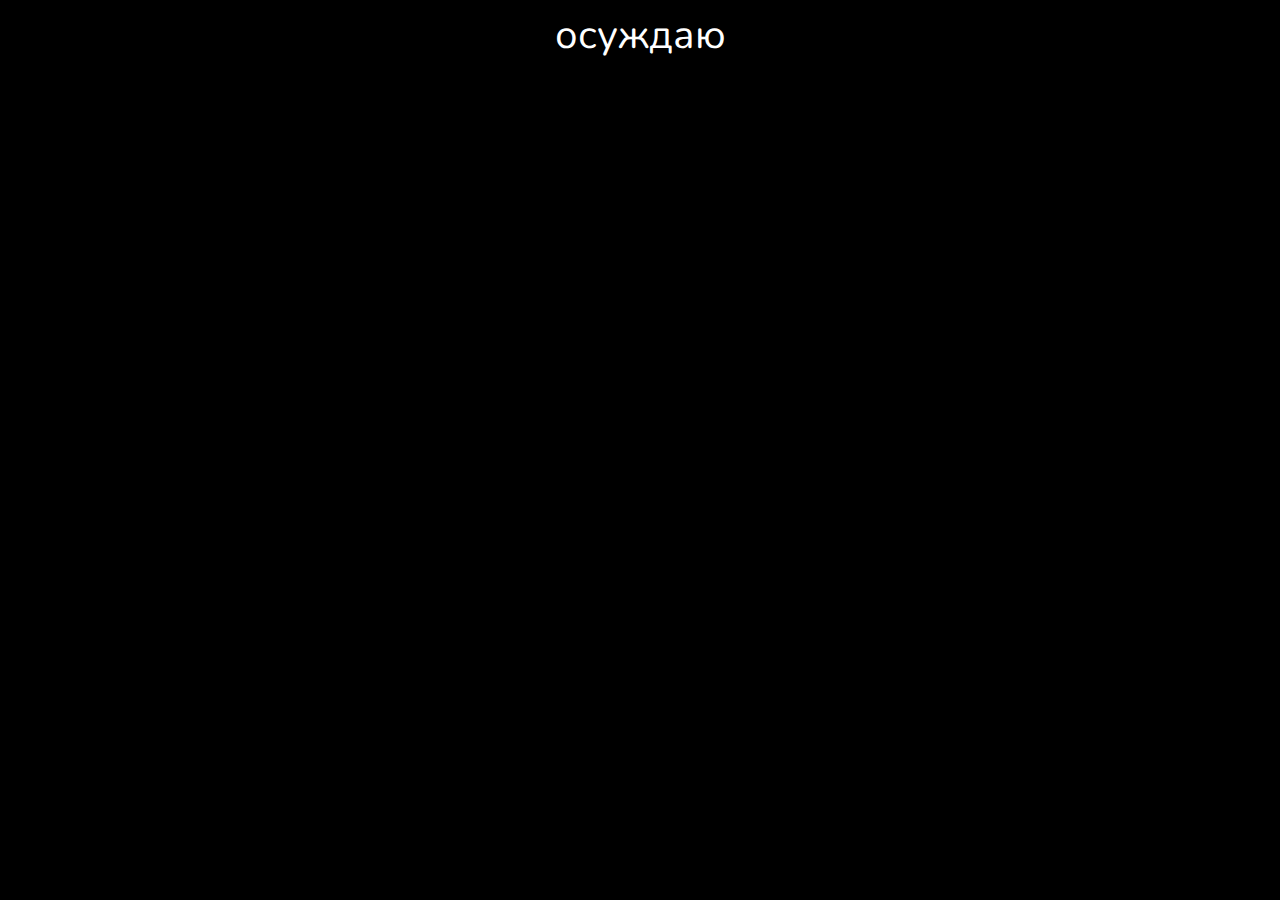
==== index.html @ 1b11e6f0 "осуждаю" ====
<!DOCTYPE html>
<html lang="en">
<head>
	<meta charset="UTF-8">
	<meta name="viewport" content="width=device-width, initial-scale=1, shrink-to-fit=no, user-scalable=no, viewport-fit=cover">
	<meta name="theme-color" content="#000000">
	<meta content="IE=Edge" http-equiv="X-UA-Compatible">
	<link rel="shortcut icon" type="image/png" href="./favicon.png"/>
	<link href="https://fonts.googleapis.com/css?family=Nunito&display=swap" rel="stylesheet">
	<style>
		a:hover { text-decoration: underline!important }
	</style>
	<title>slmatthew</title>
</head>
<body style="background-color:#000;text-align:center">
	<a style="color:#fff;font-family: 'Nunito', sans-serif;font-size:40px;text-decoration:none" href="https://vk.com/slmatthew" target="_blank">осуждаю</a>
</body>
</html>
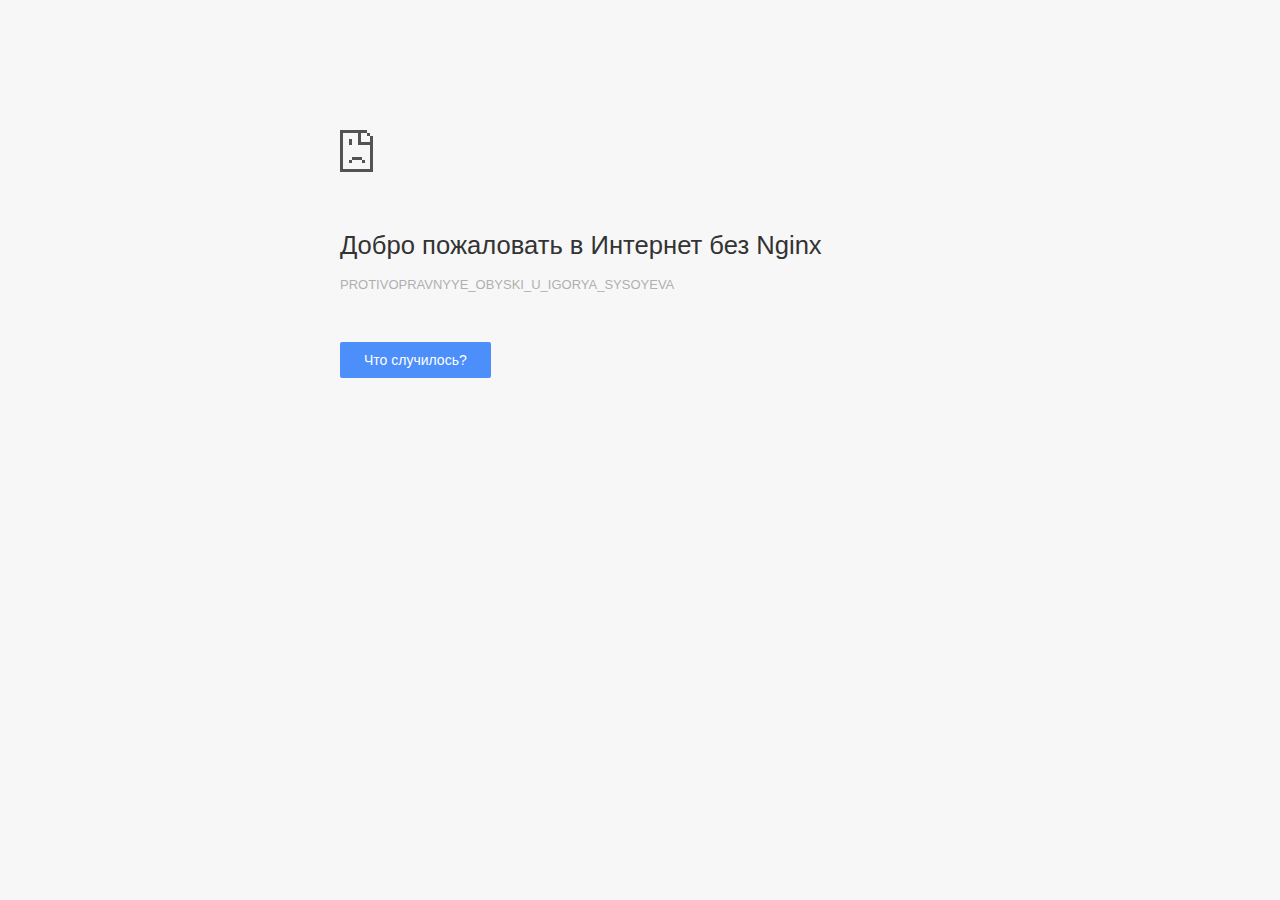
==== commit 82cc69c8: "nginx support" ====
--- a/index.html
+++ b/index.html
@@ -1,18 +1,22 @@
-<!DOCTYPE html>
-<html lang="en">
+<html>
 <head>
-	<meta charset="UTF-8">
-	<meta name="viewport" content="width=device-width, initial-scale=1, shrink-to-fit=no, user-scalable=no, viewport-fit=cover">
-	<meta name="theme-color" content="#000000">
-	<meta content="IE=Edge" http-equiv="X-UA-Compatible">
-	<link rel="shortcut icon" type="image/png" href="./favicon.png"/>
-	<link href="https://fonts.googleapis.com/css?family=Nunito&display=swap" rel="stylesheet">
-	<style>
-		a:hover { text-decoration: underline!important }
-	</style>
-	<title>slmatthew</title>
+	<title>Добро пожаловать в Интернет без Nginx</title>
+	<meta charset="utf-8">
+	<meta name="viewport" content="width=device-width, initial-scale=1.0, maximum-scale=1.0, user-scalable=no">
+	<style>body{background-color:#f7f7f7;margin:0;padding:0;font-family:'Segoe UI',Tahoma,sans-serif}.gr{color:#f7f7f7}#main-frame-error{width:600px;margin:100px auto}.icon{-webkit-user-select:none;display:inline-block;background-repeat:no-repeat;background-size:100%;height:72px;margin:0 0 40px;width:72px;content:-webkit-image-set(url([data-uri]) 1x,url([data-uri]) 2x)}h1{color:#333;font-size:1.6em;font-weight:normal;line-height:1.25em;margin-bottom:16px}.error-code{color:#696969;display:inline;font-size:13px;margin-top:15px;opacity:.5;text-transform:uppercase}#main-message{margin-bottom:50px}#details-button{background:inherit;border:0;float:none;margin:0;padding:10px 0;text-decoration:underline;cursor:pointer;color:#696969;font-size:.875em;float:right}#details{color:#696969;margin:45px 0 50px}.hidden{display:none}#adr{font-weight:bold}#reload-button{-webkit-user-select:none;background:#4c8efa;border:0;border-radius:2px;box-sizing:border-box;color:#fff;cursor:pointer;float:left;font-size:.875em;margin:0;padding:10px 24px;transition:box-shadow 200ms cubic-bezier(0.4,0,0.2,1)}</style>
 </head>
-<body style="background-color:#000;text-align:center">
-	<a style="color:#fff;font-family: 'Nunito', sans-serif;font-size:40px;text-decoration:none" href="https://vk.com/slmatthew" target="_blank">осуждаю</a>
+<body>
+	<div id="main-frame-error">
+		<div class="icon"></div>
+		<div id="main-message">
+			<h1>Добро пожаловать в Интернет без Nginx</h1>
+			<div class="error-code">PROTIVOPRAVNYYE_OBYSKI_U_IGORYA_SYSOYEVA</div>
+		</div>
+		<div id="buttons">
+			<a href="https://habr.com/ru/post/480204/"><button id="reload-button">Что случилось?</button></a>
+		</div>
+	</div>
+	<br/>
+	<br/>
 </body>
 </html>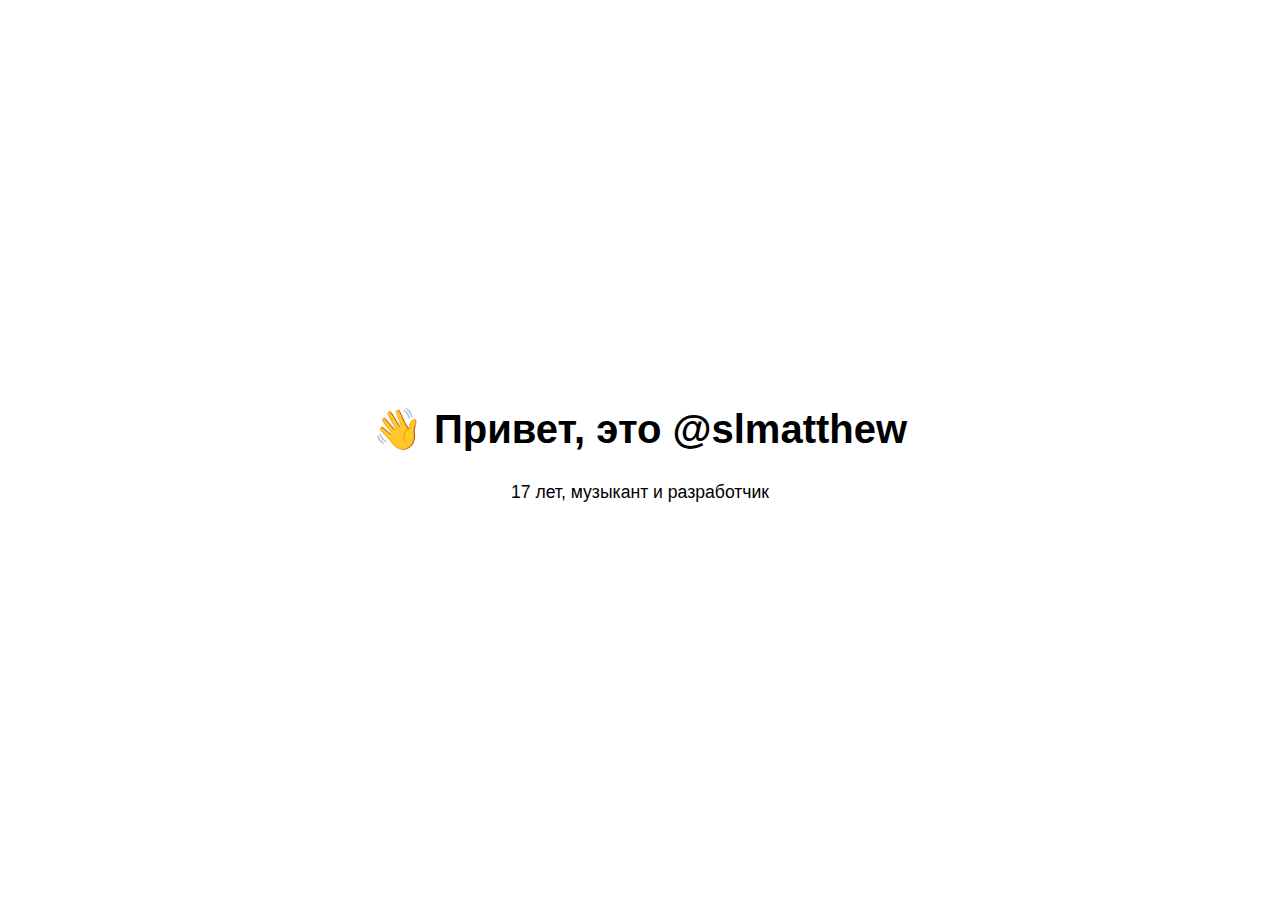
==== commit b32bf776: "update" ====
--- a/index.html
+++ b/index.html
@@ -1,22 +1,54 @@
-<html>
+<!DOCTYPE html>
+<html lang="ru">
 <head>
-	<title>Добро пожаловать в Интернет без Nginx</title>
-	<meta charset="utf-8">
-	<meta name="viewport" content="width=device-width, initial-scale=1.0, maximum-scale=1.0, user-scalable=no">
-	<style>body{background-color:#f7f7f7;margin:0;padding:0;font-family:'Segoe UI',Tahoma,sans-serif}.gr{color:#f7f7f7}#main-frame-error{width:600px;margin:100px auto}.icon{-webkit-user-select:none;display:inline-block;background-repeat:no-repeat;background-size:100%;height:72px;margin:0 0 40px;width:72px;content:-webkit-image-set(url([data-uri]) 1x,url([data-uri]) 2x)}h1{color:#333;font-size:1.6em;font-weight:normal;line-height:1.25em;margin-bottom:16px}.error-code{color:#696969;display:inline;font-size:13px;margin-top:15px;opacity:.5;text-transform:uppercase}#main-message{margin-bottom:50px}#details-button{background:inherit;border:0;float:none;margin:0;padding:10px 0;text-decoration:underline;cursor:pointer;color:#696969;font-size:.875em;float:right}#details{color:#696969;margin:45px 0 50px}.hidden{display:none}#adr{font-weight:bold}#reload-button{-webkit-user-select:none;background:#4c8efa;border:0;border-radius:2px;box-sizing:border-box;color:#fff;cursor:pointer;float:left;font-size:.875em;margin:0;padding:10px 24px;transition:box-shadow 200ms cubic-bezier(0.4,0,0.2,1)}</style>
+    <meta charset="UTF-8">
+    <meta name="viewport" content="width=device-width, initial-scale=1.0">
+    <title>slmatthew</title>
+    <style>
+        body {
+            font-family: -apple-system, BlinkMacSystemFont, 'Segoe UI', Roboto, 'Helvetica Neue', Arial, sans-serif;
+            line-height: 1.6;
+            margin: 0;
+            padding: 0;
+            display: flex;
+            justify-content: center;
+            align-items: center;
+            min-height: 100vh;
+            background-color: #fff;
+        }
+        .container {
+            background-color: #fff;
+            padding: 2rem;
+            border-radius: 10px;
+            /*box-shadow: 0 4px 6px rgba(0, 0, 0, 0.1);*/
+            max-width: 600px;
+            text-align: center;
+        }
+        h1 {
+            font-size: 2.5rem;
+            margin-bottom: 0.5rem;
+        }
+        p {
+            margin-bottom: 1.5rem;
+            font-size: 1.1rem;
+        }
+        a {
+            color: #007aff;
+            text-decoration: none;
+        }
+        a:hover {
+            text-decoration: underline;
+        }
+		ul {
+			list-style-type: none;
+		}
+    </style>
 </head>
 <body>
-	<div id="main-frame-error">
-		<div class="icon"></div>
-		<div id="main-message">
-			<h1>Добро пожаловать в Интернет без Nginx</h1>
-			<div class="error-code">PROTIVOPRAVNYYE_OBYSKI_U_IGORYA_SYSOYEVA</div>
-		</div>
-		<div id="buttons">
-			<a href="https://habr.com/ru/post/480204/"><button id="reload-button">Что случилось?</button></a>
-		</div>
-	</div>
-	<br/>
-	<br/>
+    <div class="container">
+        <h1>👋 Привет, это @slmatthew</h1>
+        <p>17 лет, музыкант и разработчик</p>
+
+    </div>
 </body>
-</html>+</html>
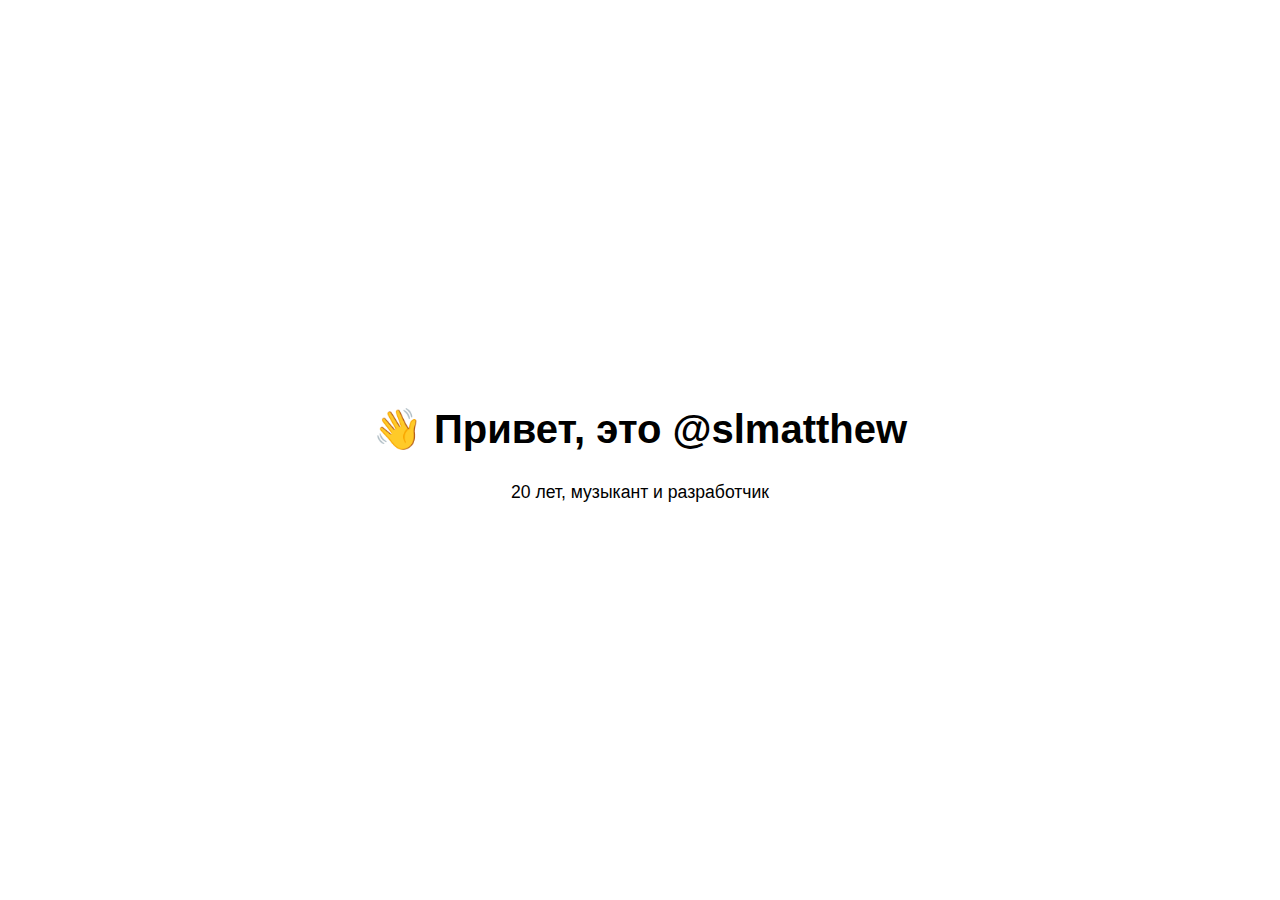
==== commit d6922587: "dynamic age calculation" ====
--- a/index.html
+++ b/index.html
@@ -47,8 +47,22 @@
 <body>
     <div class="container">
         <h1>👋 Привет, это @slmatthew</h1>
-        <p>17 лет, музыкант и разработчик</p>
+        <p><span id="age">18</span> лет, музыкант и разработчик</p>
 
     </div>
+	<script defer>
+		function calculateAge(birthDate) {
+            const today = new Date();
+            const birth = new Date(birthDate);
+            let age = today.getFullYear() - birth.getFullYear();
+            const monthDiff = today.getMonth() - birth.getMonth();
+            if (monthDiff < 0 || (monthDiff === 0 && today.getDate() < birth.getDate())) {
+                age--;
+            }
+            return age;
+        }
+
+        document.getElementById('age').textContent = calculateAge('2005-12-03');
+	</script>
 </body>
 </html>
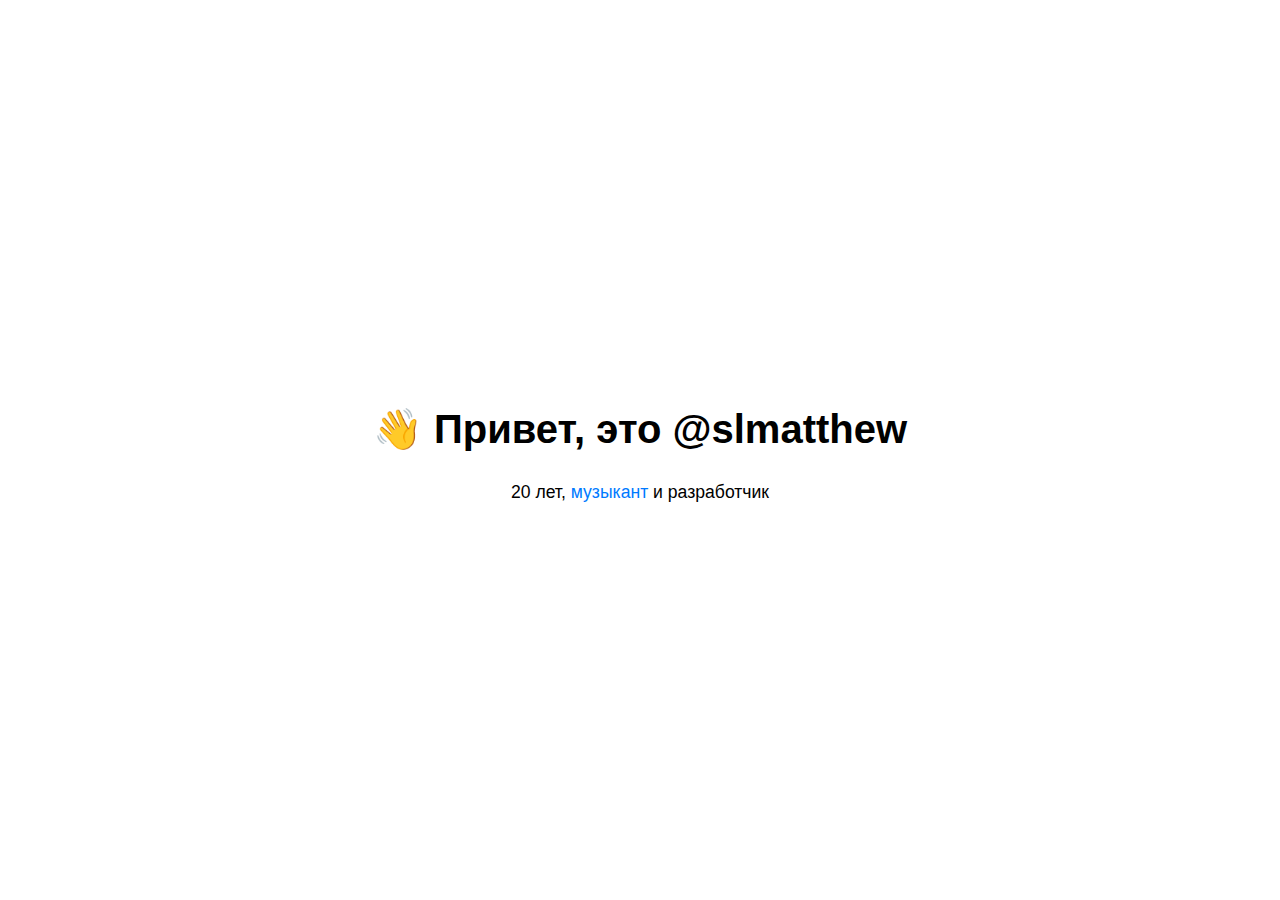
==== commit 09985eae: "Update index.html" ====
--- a/index.html
+++ b/index.html
@@ -47,7 +47,7 @@
 <body>
     <div class="container">
         <h1>👋 Привет, это @slmatthew</h1>
-        <p><span id="age">18</span> лет, музыкант и разработчик</p>
+        <p><span id="age">19</span> лет, <a href="https://t.me/salomatu4ak" target="_blank">музыкант</a> и разработчик</p>
 
     </div>
 	<script defer>
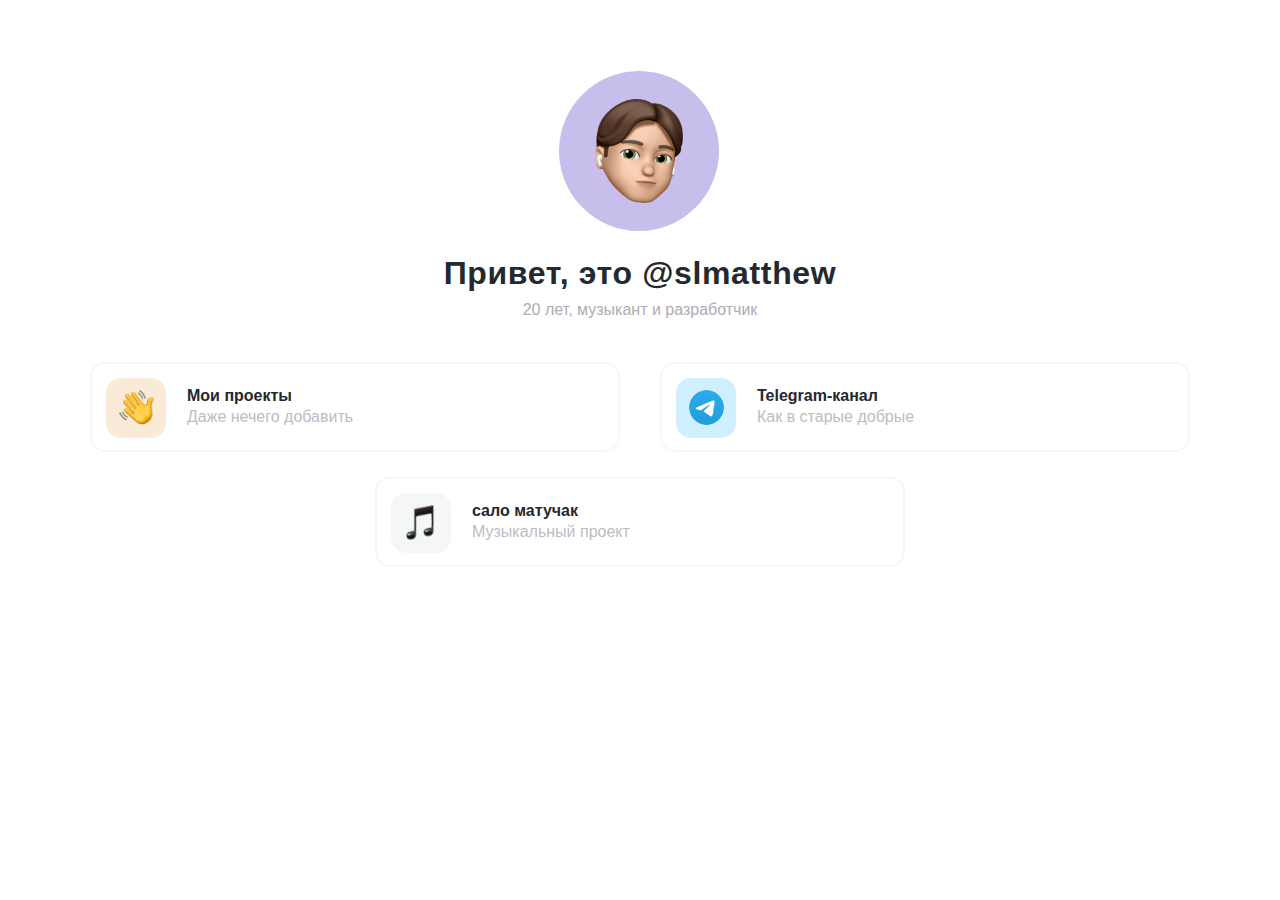
==== commit 664b4f24: "upd" ====
--- a/index.html
+++ b/index.html
@@ -1,56 +1,88 @@
 <!DOCTYPE html>
 <html lang="ru">
 <head>
-    <meta charset="UTF-8">
-    <meta name="viewport" content="width=device-width, initial-scale=1.0">
-    <title>slmatthew</title>
-    <style>
-        body {
-            font-family: -apple-system, BlinkMacSystemFont, 'Segoe UI', Roboto, 'Helvetica Neue', Arial, sans-serif;
-            line-height: 1.6;
-            margin: 0;
-            padding: 0;
-            display: flex;
-            justify-content: center;
-            align-items: center;
-            min-height: 100vh;
-            background-color: #fff;
-        }
-        .container {
-            background-color: #fff;
-            padding: 2rem;
-            border-radius: 10px;
-            /*box-shadow: 0 4px 6px rgba(0, 0, 0, 0.1);*/
-            max-width: 600px;
-            text-align: center;
-        }
-        h1 {
-            font-size: 2.5rem;
-            margin-bottom: 0.5rem;
-        }
-        p {
-            margin-bottom: 1.5rem;
-            font-size: 1.1rem;
-        }
-        a {
-            color: #007aff;
-            text-decoration: none;
-        }
-        a:hover {
-            text-decoration: underline;
-        }
-		ul {
-			list-style-type: none;
-		}
-    </style>
+	<title>Привет</title>
+	<meta charset="UTF-8">
+	<meta property="og:title" content="Привет, это slmatthew" />
+	<meta property="og:description" name="description" content="Ссылки на все важные ресурсы" />
+	<meta property="og:image" content="./static/images/social.png" />
+	<meta name="keywords" content="slmatthew, Матвей Вишневский, softplunx, сало матучак, salomatu4ak, slm" />
+	<meta name="author" content="slmatthew" />
+	<meta http-equiv="Content-Type" content="text/html; charset=UTF-8" />
+	<meta name="viewport" content="width=device-width, initial-scale=1" />
+	<link rel="stylesheet" href="./static/css/about.css?2501" />
+	<link rel="shortcut icon" href="./static/images/callme.png" />
+	<link rel="apple-touch-icon" href="./static/images/callme.png" />
 </head>
 <body>
-    <div class="container">
-        <h1>👋 Привет, это @slmatthew</h1>
-        <p><span id="age">19</span> лет, <a href="https://t.me/salomatu4ak" target="_blank">музыкант</a> и разработчик</p>
-
-    </div>
-	<script defer>
+	<header>
+		<div class="header">
+			<div class="header-image">
+				<label class="image header-image_avatar"></label>
+			</div>
+			<div class="header-text"><h1>Привет, это @slmatthew</h1><p><span id="age">19</span> лет, <a href="https://band.link/x3iFj" target="_blank" rel="nofollow">музыкант</a> и разработчик</p></div>
+		</div>
+	</header>
+    <main>
+		<a href="https://t.me/slmdev" target="_blank" rel="nofollow">
+			<div class="main-block">
+				<div class="main-block-wrap">
+					<div class="block-image">
+						<div class="block-image_wrap waving">
+							<label class="image block_image waving"></label>
+						</div>
+					</div>
+					<div class="block-text">
+						<div class="text-primary">
+                            Мои проекты
+						</div>
+						<div class="text-secondary">
+							Даже нечего добавить
+						</div>
+					</div>
+				</div>
+			</div>
+		</a>
+        <a href="https://t.me/matu4ak" target="_blank" rel="nofollow">
+			<div class="main-block">
+				<div class="main-block-wrap">
+					<div class="block-image">
+						<div class="block-image_wrap telegram">
+							<label class="image block_image telegram"></label>
+						</div>
+					</div>
+					<div class="block-text">
+						<div class="text-primary">
+							Telegram-канал
+						</div>
+						<div class="text-secondary">
+							Как в старые добрые
+						</div>
+					</div>
+				</div>
+			</div>
+		</a>
+        <a href="https://band.link/salomatu4ak" target="_blank" rel="nofollow">
+			<div class="main-block">
+				<div class="main-block-wrap">
+					<div class="block-image">
+						<div class="block-image_wrap music">
+							<label class="image block_image music"></label>
+						</div>
+					</div>
+					<div class="block-text">
+						<div class="text-primary">
+							сало матучак
+						</div>
+						<div class="text-secondary">
+							Музыкальный проект
+						</div>
+					</div>
+				</div>
+			</div>
+		</a>
+    </main>
+    <script defer>
 		function calculateAge(birthDate) {
             const today = new Date();
             const birth = new Date(birthDate);
@@ -65,4 +97,4 @@
         document.getElementById('age').textContent = calculateAge('2005-12-03');
 	</script>
 </body>
-</html>
+</html>--- a/static/css/about.css
+++ b/static/css/about.css
@@ -0,0 +1,285 @@
+body {
+  -ms-text-size-adjust: 100%;
+  -webkit-text-size-adjust: 100%;
+  color: #24292e;
+  line-height: 1.5;
+  font-family: -apple-system, BlinkMacSystemFont, Segoe UI, Helvetica, Arial, sans-serif, Apple Color Emoji, Segoe UI Emoji, Segoe UI Symbol;
+  font-size: 16px;
+  line-height: 1.5;
+  word-wrap: break-word
+}
+
+body a {
+  background-color: transparent
+}
+
+body a:active, body a:hover {
+  outline-width: 0
+}
+
+body h1 {
+  font-size: 2em;
+  margin: .67em 0
+}
+
+body * {
+  box-sizing: border-box
+}
+
+body a {
+  color: inherit;
+  text-decoration: none
+}
+
+body a:hover {
+  text-decoration: none
+}
+
+body h1, body h2 {
+  margin-bottom: 0;
+  margin-top: 0
+}
+
+body h1 {
+  font-size: 32px
+}
+
+body h1, body h2 {
+  font-weight: 600
+}
+
+body h2 {
+  font-size: 24px
+}
+
+body p {
+  margin-bottom: 10px;
+  margin-top: 0
+}
+
+body:before {
+  content: "";
+  display: table
+}
+
+body:after {
+  clear: both;
+  content: "";
+  display: table
+}
+
+body > :first-child {
+  margin-top: 0 !important
+}
+
+body > :last-child {
+  margin-bottom: 0 !important
+}
+
+body p {
+  margin-bottom: 16px;
+  margin-top: 0
+}
+
+body h1, body h2, body h3, body h4, body h5, body h6 {
+  font-weight: 600;
+  line-height: 1.25;
+  margin-bottom: 16px;
+  margin-top: 24px
+}
+
+body h1 {
+  font-size: 2em
+}
+
+body h2 {
+  font-size: 1.5em
+}
+
+body {
+  box-sizing: border-box;
+  min-width: 200px;
+  max-width: 1152px;
+  margin: 0 auto;
+  padding: 45px 0
+}
+
+/* header */
+
+header {
+  margin-top: 4%;
+  padding-top: 2em;
+  text-align: center;
+}
+
+.image {
+  height: 1em;
+  min-width: 1em;
+  margin: -.4em .1em -.1em 0;
+  vertical-align: middle;
+  display: inline-block;
+  background-size: 1em
+}
+
+label.header-image_avatar {
+  /*background-image: url('../../static/me.png');*/
+  background-image: url('../../static/images/memoji.png');
+  border-radius: 10em;
+  height: 10em;
+  min-width: 10em;
+  background-size: 10em;
+}
+
+.header-text h1 {
+  font-weight: 600;
+  letter-spacing: 0.02em;
+}
+
+.header-text p {
+  margin-top: -11px;
+  color: #ACADB2;
+}
+
+
+/* main */
+main {
+  margin-top: 40px;
+  display: flex;
+  flex-wrap: wrap;
+  justify-content: center;
+}
+
+.main-block {
+  min-width: 530px;
+  height: 90px;
+  margin: 0 20px 25px;
+  padding: 14px;
+  border-radius: 15px;
+  border: 2px solid #f5f6f6;
+  transition: 0.3s;
+}
+
+.main-block:hover {
+  border: 2px solid #d0d0d0;
+}
+
+.main-block-wrap {
+  display: flex;
+}
+
+.block-text {
+  margin-left: 21px;
+  margin-top: 6px;
+  vertical-align: middle;
+}
+
+.text-primary {
+  font-weight: 600;
+}
+
+.text-secondary {
+  margin-top: -3px;
+  color: #bbbdc2;
+}
+
+.block-image_wrap {
+  border-radius: 15px;
+  width: 60px;
+  height: 60px;
+  text-align: center;
+}
+
+.block-image_wrap label {
+  margin: 12px;
+}
+
+.block_image {
+  background-size: 35px !important;
+  background-position: center !important;
+  width: 35px !important;
+  height: 35px !important;
+}
+
+.block-image_wrap.waving {
+  background-color: #f9ebd8;
+}
+
+.block_image.waving {
+  background: url('../../static/images/waving.png') no-repeat;
+}
+
+.block-image_wrap.music {
+  background-color: #f5f6f6;
+}
+
+.block_image.music {
+  background: url('../../static/images/music.png') no-repeat;
+}
+
+.block-image_wrap.telegram {
+  background-color: #D0EFFF;
+}
+
+.block_image.telegram {
+  background: url('../../static/images/telegram.png') no-repeat;
+  border-radius: 100%;
+}
+
+
+
+
+@media (max-width: 1143px) {
+  main {
+    flex-wrap: none;
+    flex-direction: column;
+    justify-content: center;
+  }
+
+  .main-block {
+    min-width: 300px;
+  }
+}
+
+@media (max-width: 767px) {
+  body {
+    font-size: 18px;
+    padding: 12px
+  }
+}
+
+@media (max-width: 555px) {
+  .main-block {
+    height: auto;
+  }
+}
+
+@media (prefers-color-scheme: dark) {
+  body, body {
+    background: #000;
+    color: #ccc
+  }
+
+  body h1, body h2 {
+    color: #eee;
+  }
+
+  .main-block {
+    border: 2px solid #303030;
+  }
+
+  .main-block:hover {
+    border: 2px solid #545454;
+  }
+
+  .block-image_wrap.waving {
+    background-color: #f9ba6450;
+  }
+
+  .block-image_wrap.music {
+    background-color: #ffffff65;
+  }
+
+  .block-image_wrap.telegram {
+    background-color: rgba(208, 239, 255, 0.3127);
+  }
+}
